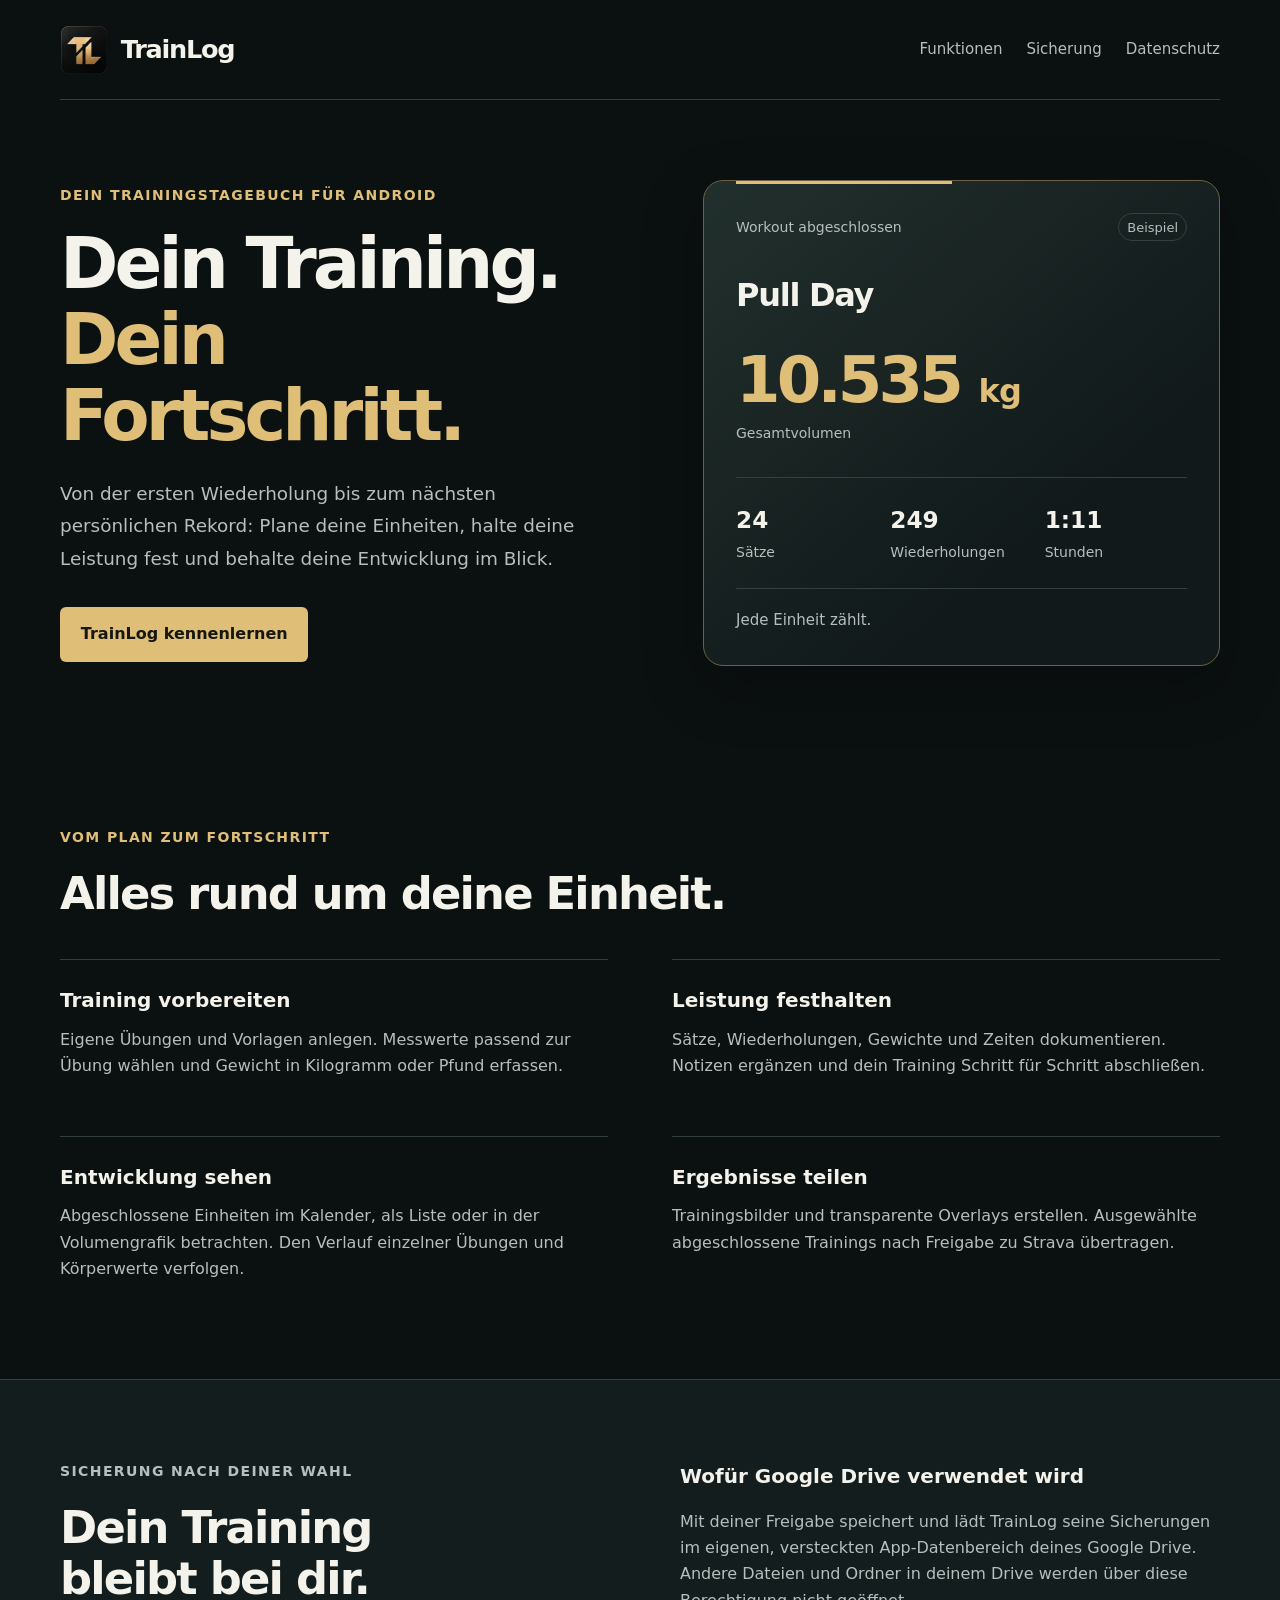
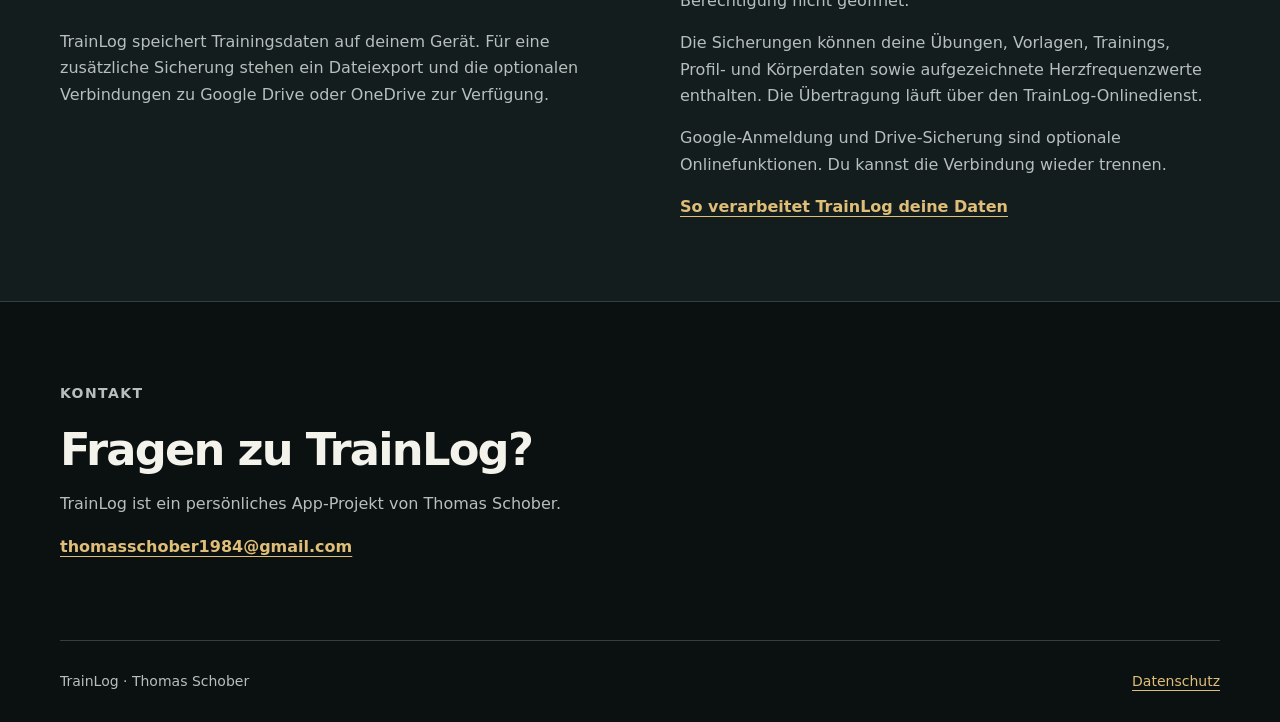
==== index.html @ 9e6ca292 "Add TrainLog homepage and privacy draft" ====
<!doctype html>
<html lang="de">
<head>
  <meta charset="utf-8">
  <meta name="viewport" content="width=device-width, initial-scale=1">
  <meta name="description" content="TrainLog für Android: Trainings planen, Übungen und Sätze dokumentieren, Fortschritte verfolgen und persönliche Sicherungen verwalten.">
  <title>TrainLog – Dein Training. Dein Fortschritt.</title>
  <link rel="icon" href="logo.png" type="image/png">
  <link rel="stylesheet" href="style.css">
</head>
<body>
  <a class="skip" href="#inhalt">Zum Inhalt</a>
  <header class="site-header wrap">
    <a class="brand" href="index.html" aria-label="TrainLog Startseite"><img src="logo.png" alt="" width="48" height="48"><span>TrainLog</span></a>
    <nav aria-label="Hauptnavigation"><a href="#funktionen">Funktionen</a><a href="#sicherung">Sicherung</a><a href="datenschutz.html">Datenschutz</a></nav>
  </header>
  <main id="inhalt">
    <section class="hero wrap">
      <div class="hero-copy">
        <p class="eyebrow">Dein Trainingstagebuch für Android</p>
        <h1>Dein Training.<br><span>Dein Fortschritt.</span></h1>
        <p class="intro">Von der ersten Wiederholung bis zum nächsten persönlichen Rekord: Plane deine Einheiten, halte deine Leistung fest und behalte deine Entwicklung im Blick.</p>
        <a class="button" href="#funktionen">TrainLog kennenlernen</a>
      </div>
      <div class="training-example" aria-label="Beispiel einer Trainingszusammenfassung">
        <div class="example-top"><span>Workout abgeschlossen</span><span class="example-label">Beispiel</span></div>
        <h2>Pull Day</h2>
        <p class="volume">10.535 <span>kg</span></p><p class="volume-caption">Gesamtvolumen</p>
        <div class="metrics"><div><strong>24</strong><span>Sätze</span></div><div><strong>249</strong><span>Wiederholungen</span></div><div><strong>1:11</strong><span>Stunden</span></div></div>
        <div class="example-bottom">Jede Einheit zählt.</div>
      </div>
    </section>
    <section id="funktionen" class="section wrap">
      <p class="eyebrow">Vom Plan zum Fortschritt</p><h2>Alles rund um deine Einheit.</h2>
      <div class="features">
        <article><h3>Training vorbereiten</h3><p>Eigene Übungen und Vorlagen anlegen. Messwerte passend zur Übung wählen und Gewicht in Kilogramm oder Pfund erfassen.</p></article>
        <article><h3>Leistung festhalten</h3><p>Sätze, Wiederholungen, Gewichte und Zeiten dokumentieren. Notizen ergänzen und dein Training Schritt für Schritt abschließen.</p></article>
        <article><h3>Entwicklung sehen</h3><p>Abgeschlossene Einheiten im Kalender, als Liste oder in der Volumengrafik betrachten. Den Verlauf einzelner Übungen und Körperwerte verfolgen.</p></article>
        <article><h3>Ergebnisse teilen</h3><p>Trainingsbilder und transparente Overlays erstellen. Ausgewählte abgeschlossene Trainings nach Freigabe zu Strava übertragen.</p></article>
      </div>
    </section>
    <section id="sicherung" class="section backup-section">
      <div class="wrap split">
        <div><p class="eyebrow">Sicherung nach deiner Wahl</p><h2>Dein Training<br>bleibt bei dir.</h2><p>TrainLog speichert Trainingsdaten auf deinem Gerät. Für eine zusätzliche Sicherung stehen ein Dateiexport und die optionalen Verbindungen zu Google Drive oder OneDrive zur Verfügung.</p></div>
        <div class="backup-details"><h3>Wofür Google Drive verwendet wird</h3><p>Mit deiner Freigabe speichert und lädt TrainLog seine Sicherungen im eigenen, versteckten App-Datenbereich deines Google Drive. Andere Dateien und Ordner in deinem Drive werden über diese Berechtigung nicht geöffnet.</p><p>Die Sicherungen können deine Übungen, Vorlagen, Trainings, Profil- und Körperdaten sowie aufgezeichnete Herzfrequenzwerte enthalten. Die Übertragung läuft über den TrainLog-Onlinedienst.</p><p>Google-Anmeldung und Drive-Sicherung sind optionale Onlinefunktionen. Du kannst die Verbindung wieder trennen.</p><a class="text-link" href="datenschutz.html">So verarbeitet TrainLog deine Daten</a></div>
      </div>
    </section>
    <section class="section wrap contact"><p class="eyebrow">Kontakt</p><h2>Fragen zu TrainLog?</h2><p>TrainLog ist ein persönliches App-Projekt von Thomas Schober.</p><a class="text-link" href="mailto:thomasschober1984@gmail.com">thomasschober1984@gmail.com</a></section>
  </main>
  <footer class="site-footer wrap"><span>TrainLog · Thomas Schober</span><a href="datenschutz.html">Datenschutz</a></footer>
</body>
</html>
---- style.css ----
:root{color-scheme:dark;--bg:#0b1011;--panel:#141d1e;--text:#f3f2eb;--muted:#b7bfbd;--gold:#dfbe78;--line:#33403f;font-family:system-ui,-apple-system,BlinkMacSystemFont,"Segoe UI",sans-serif;font-size:16px}
*{box-sizing:border-box}html{scroll-behavior:smooth;scroll-padding-top:2rem}body{margin:0;background:var(--bg);color:var(--text);line-height:1.65}a{color:var(--gold);text-underline-offset:.25em}a:hover{text-decoration-thickness:2px}a:focus-visible{outline:2px solid var(--gold);outline-offset:6px;border-radius:2px}img{max-width:100%;height:auto}.wrap{width:min(1160px,calc(100% - 3rem));margin-inline:auto}.skip{position:absolute;left:1rem;top:-10rem;background:var(--bg);padding:.75rem;z-index:10}.skip:focus{top:1rem}.site-header{display:flex;align-items:center;justify-content:space-between;gap:1.5rem;padding-block:1.6rem;border-bottom:1px solid var(--line)}.brand{display:flex;gap:.8rem;align-items:center;text-decoration:none;color:var(--text);font-size:1.6rem;font-weight:750;letter-spacing:-.05em}.brand img{width:48px;height:48px;object-fit:contain;border-radius:8px}.site-header nav{display:flex;flex-wrap:wrap;gap:1.5rem}.site-header nav a{color:var(--muted);font-size:.9375rem;text-decoration:none}.site-header nav a:hover{color:var(--gold)}.hero{min-height:640px;display:grid;grid-template-columns:1.12fr 1fr;align-items:center;gap:4rem;padding-block:5rem}.eyebrow{color:var(--gold);font-size:.875rem;font-weight:650;letter-spacing:.1em;text-transform:uppercase;margin:0 0 1.2rem}h1,h2,h3,p{margin-top:0}h1{font-size:clamp(2.8rem,5.5vw,4.6rem);letter-spacing:-.055em;line-height:1.08;margin-bottom:1.5rem}h1 span{color:var(--gold)}.intro{color:var(--muted);font-size:1.15rem;max-width:34rem;line-height:1.75;margin-bottom:2rem}.button{display:inline-block;background:var(--gold);color:#161710;font-weight:700;padding:.9rem 1.3rem;border-radius:6px;text-decoration:none}.button:hover{background:#edd39c}.training-example{position:relative;overflow:hidden;padding:2rem;background:linear-gradient(140deg,#22302d,#11191a 70%);border:1px solid #6d6044;border-radius:20px;box-shadow:0 20px 60px #0004}.training-example:before{content:"";display:block;width:42%;height:3px;position:absolute;top:0;left:2rem;background:var(--gold)}.example-top{display:flex;justify-content:space-between;align-items:center;gap:1rem;color:var(--muted);font-size:.875rem;margin-bottom:1.7rem}.example-label{border:1px solid var(--line);padding:.15rem .5rem;border-radius:20px;font-size:.8125rem}.training-example h2{font-size:2rem;letter-spacing:-.04em;margin-bottom:1.5rem}.volume{font-size:clamp(2.7rem,5vw,4rem);font-weight:800;letter-spacing:-.06em;line-height:1.1;color:var(--gold);margin-bottom:.4rem}.volume span{font-size:.5em;letter-spacing:-.02em}.volume-caption{font-size:.875rem;color:var(--muted);margin-bottom:2rem}.metrics{display:grid;grid-template-columns:repeat(3,1fr);gap:.75rem;padding-block:1.4rem;border-block:1px solid var(--line)}.metrics strong{display:block;font-size:1.45rem}.metrics span{font-size:.875rem;color:var(--muted)}.example-bottom{font-size:.9375rem;color:var(--muted);padding-top:1.2rem}.section{padding-block:5rem}.section h2{font-size:clamp(2rem,3.5vw,3rem);line-height:1.15;letter-spacing:-.04em;margin-bottom:2.5rem}.features{display:grid;grid-template-columns:repeat(2,1fr);gap:2.5rem 4rem}.features article{border-top:1px solid var(--line);padding-top:1.5rem}.features h3{font-size:1.25rem;margin-bottom:.6rem}.features p,.split p,.contact p{color:var(--muted)}.backup-section{background:var(--panel);border-block:1px solid var(--line)}.split{display:grid;grid-template-columns:1fr 1fr;gap:5rem}.split h2{margin-bottom:1.5rem}.split h3{font-size:1.25rem;margin-bottom:1rem}.text-link{font-weight:650}.contact h2{margin-bottom:1rem}.site-footer{border-top:1px solid var(--line);padding-block:1.8rem;display:flex;flex-wrap:wrap;justify-content:space-between;gap:1rem;font-size:.875rem;color:var(--muted)}.legal{max-width:800px;padding-block:3.5rem 5rem}.legal h1{font-size:clamp(2.5rem,6vw,3.6rem)}.legal h2{font-size:1.4rem;letter-spacing:-.02em;margin-top:2.8rem;margin-bottom:1rem}.legal p,.legal li{color:var(--muted)}.legal strong{color:var(--text)}.legal ul{padding-left:1.3rem}.draft-note{border-left:3px solid var(--gold);padding:1rem 1.2rem;background:var(--panel);margin-bottom:2.5rem}.draft-note p{margin:0}.legal .draft-note,.legal .draft-note p{color:var(--text)}.legal code{overflow-wrap:anywhere;font-size:.9375rem}.meta{font-size:.875rem;color:var(--muted)}.legal a,.contact a{overflow-wrap:anywhere}
@media(max-width:850px){.hero{grid-template-columns:1fr;gap:3rem;padding-block:3.5rem;min-height:auto}.hero-copy{max-width:650px}.training-example{width:min(100%,480px)}.split{grid-template-columns:1fr;gap:2rem}.features{gap:2rem}.section{padding-block:3.5rem}}
@media(max-width:480px){.wrap{width:calc(100% - 2rem)}.site-header{align-items:flex-start;flex-direction:column;gap:1rem}.site-header nav{gap:1.2rem}.brand{font-size:1.4rem}.brand img{width:40px;height:40px}.hero{padding-block:2.5rem}h1{font-size:2.7rem}.intro{font-size:1.0625rem}.training-example{padding:1.4rem}.features{grid-template-columns:1fr}.metrics span{font-size:.8125rem}.example-top{gap:.5rem}.section{padding-block:3rem}}
@media(prefers-reduced-motion:reduce){html{scroll-behavior:auto}}
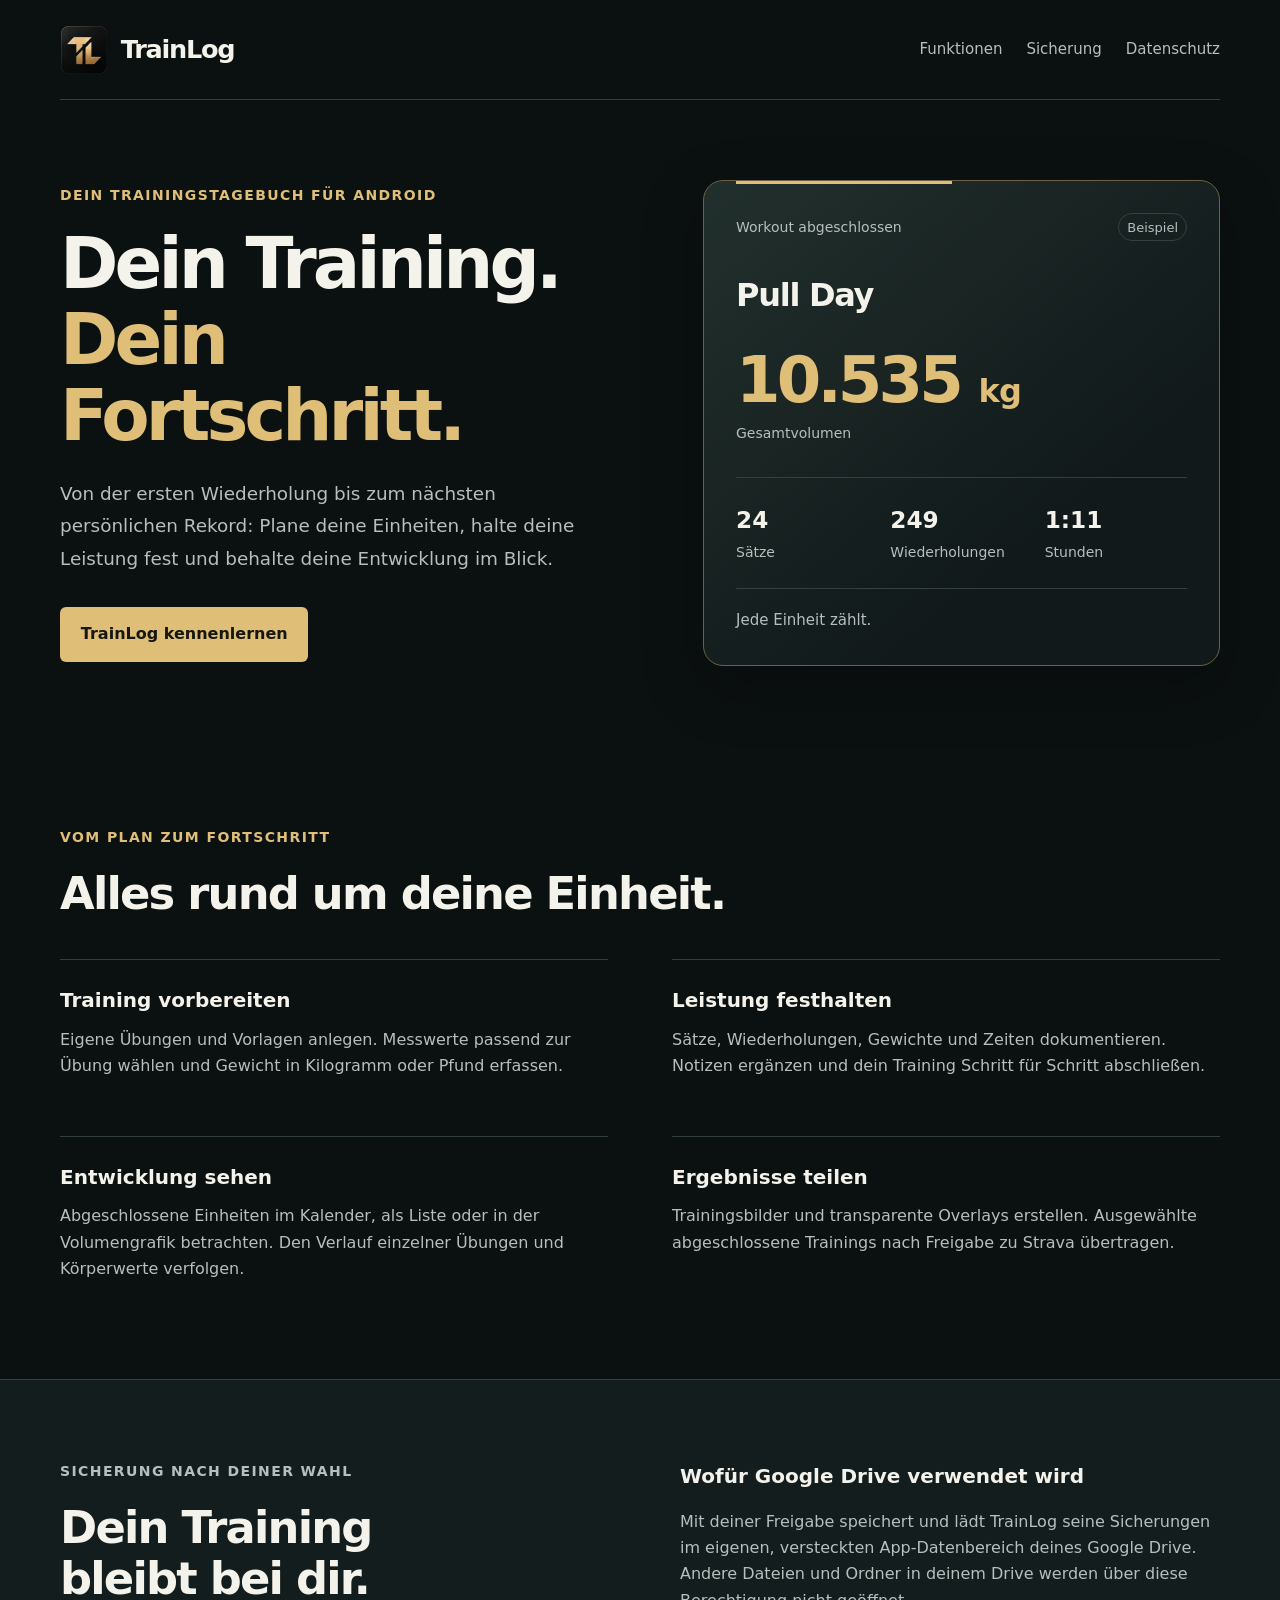
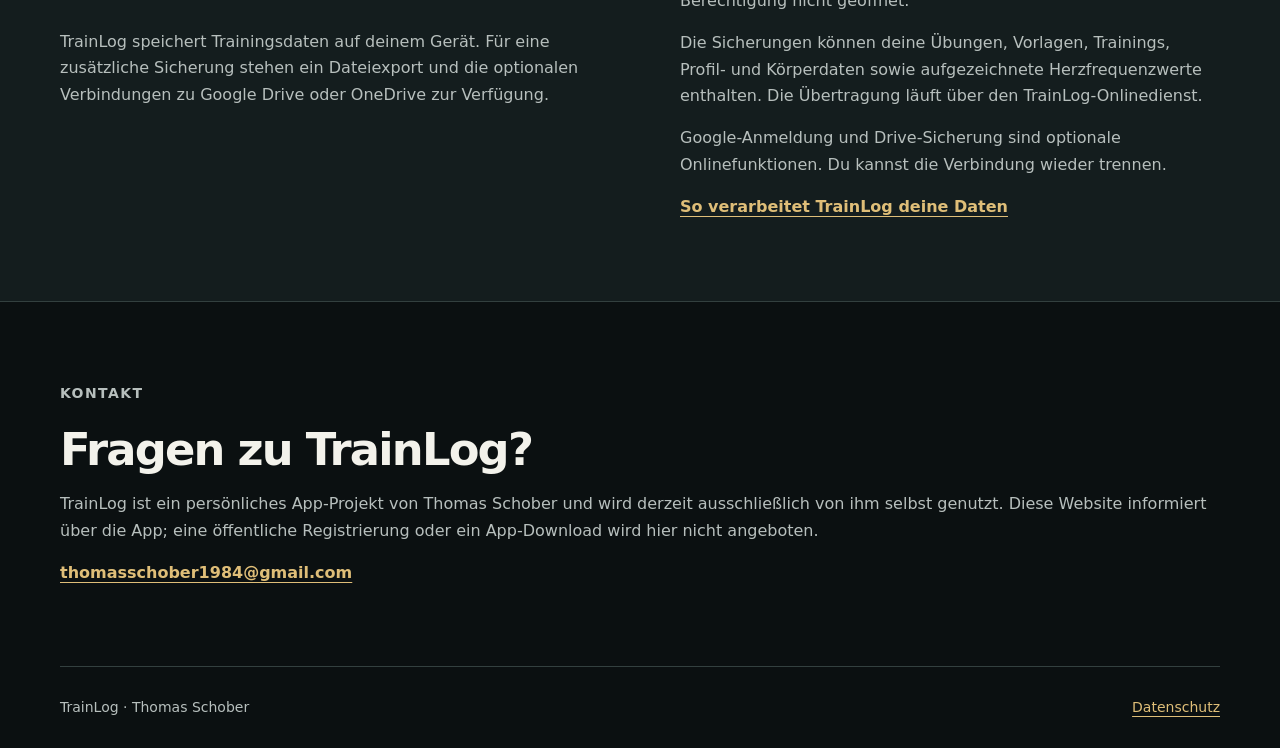
==== commit 45fa009a: "Clarify personal use and publish current privacy information" ====
--- a/index.html
+++ b/index.html
@@ -45,7 +45,7 @@
         <div class="backup-details"><h3>Wofür Google Drive verwendet wird</h3><p>Mit deiner Freigabe speichert und lädt TrainLog seine Sicherungen im eigenen, versteckten App-Datenbereich deines Google Drive. Andere Dateien und Ordner in deinem Drive werden über diese Berechtigung nicht geöffnet.</p><p>Die Sicherungen können deine Übungen, Vorlagen, Trainings, Profil- und Körperdaten sowie aufgezeichnete Herzfrequenzwerte enthalten. Die Übertragung läuft über den TrainLog-Onlinedienst.</p><p>Google-Anmeldung und Drive-Sicherung sind optionale Onlinefunktionen. Du kannst die Verbindung wieder trennen.</p><a class="text-link" href="datenschutz.html">So verarbeitet TrainLog deine Daten</a></div>
       </div>
     </section>
-    <section class="section wrap contact"><p class="eyebrow">Kontakt</p><h2>Fragen zu TrainLog?</h2><p>TrainLog ist ein persönliches App-Projekt von Thomas Schober.</p><a class="text-link" href="mailto:thomasschober1984@gmail.com">thomasschober1984@gmail.com</a></section>
+    <section class="section wrap contact"><p class="eyebrow">Kontakt</p><h2>Fragen zu TrainLog?</h2><p>TrainLog ist ein persönliches App-Projekt von Thomas Schober und wird derzeit ausschließlich von ihm selbst genutzt. Diese Website informiert über die App; eine öffentliche Registrierung oder ein App-Download wird hier nicht angeboten.</p><a class="text-link" href="mailto:thomasschober1984@gmail.com">thomasschober1984@gmail.com</a></section>
   </main>
   <footer class="site-footer wrap"><span>TrainLog · Thomas Schober</span><a href="datenschutz.html">Datenschutz</a></footer>
 </body>
